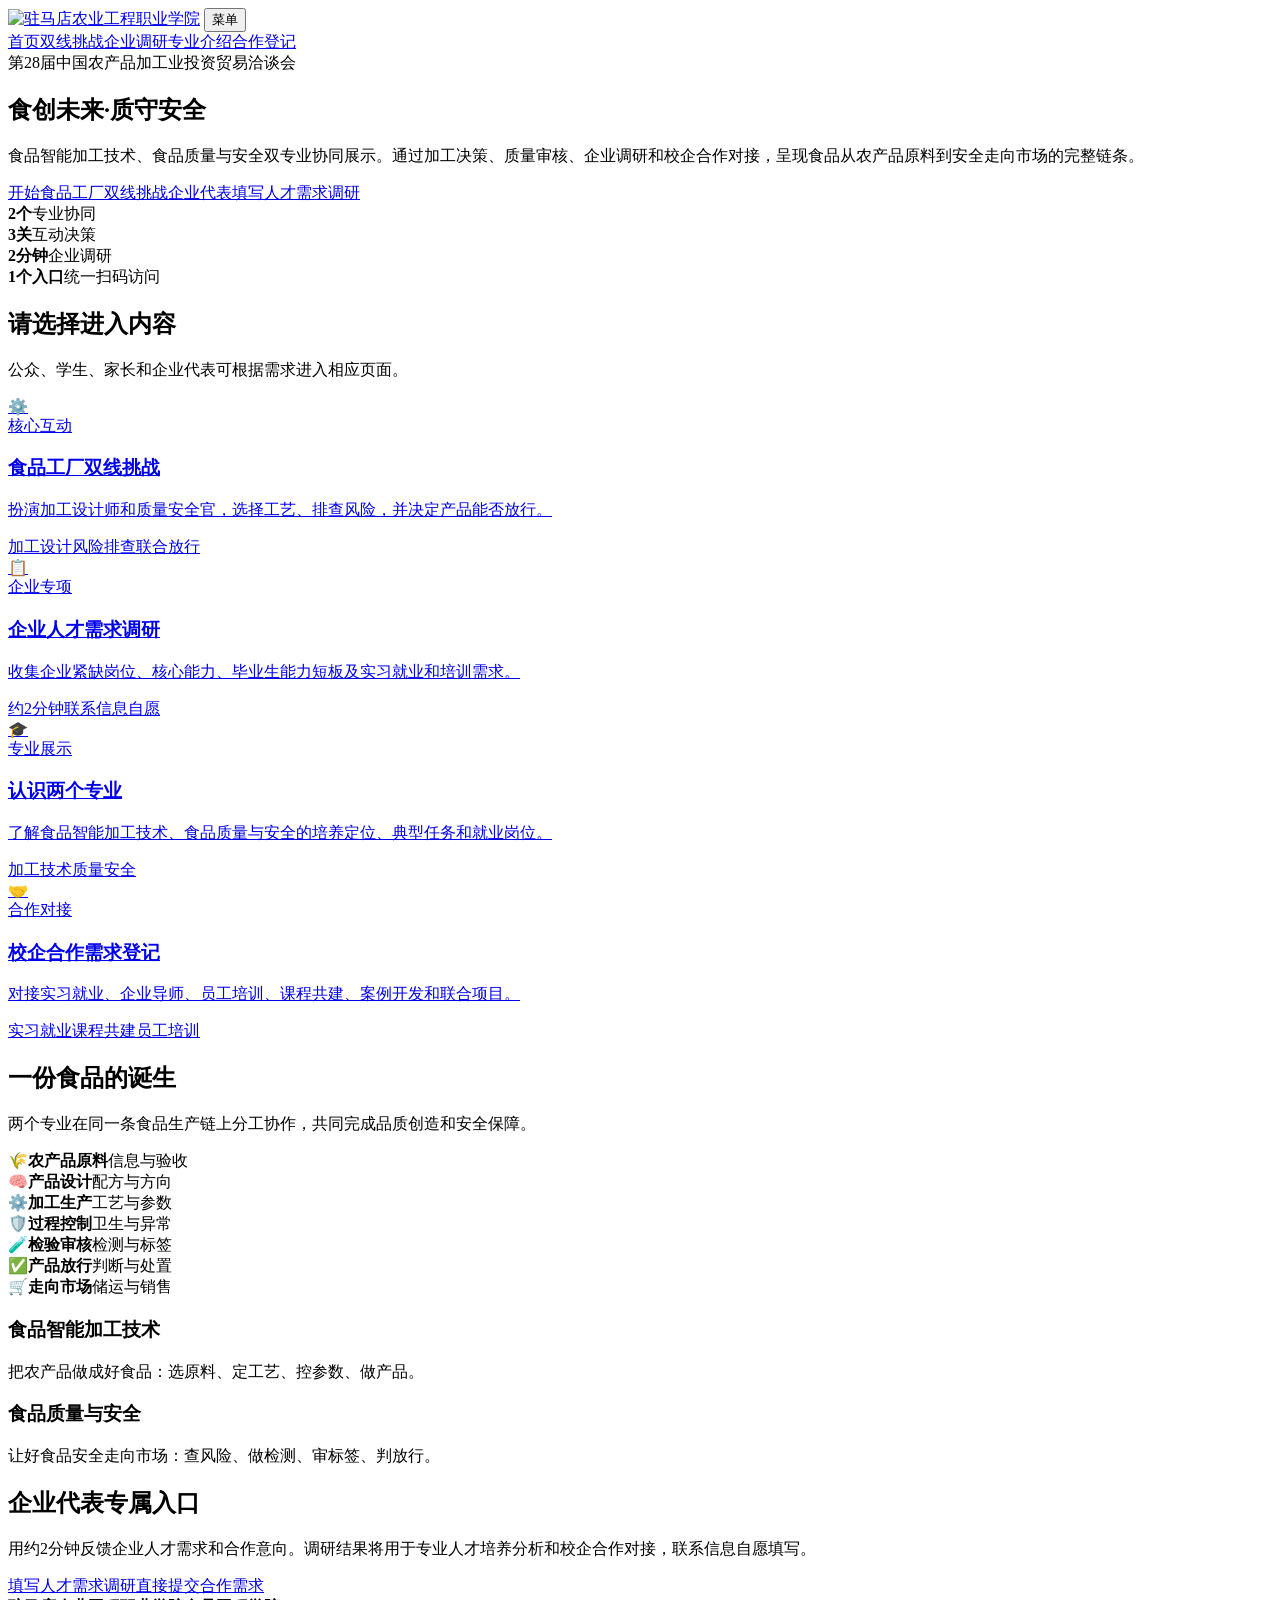
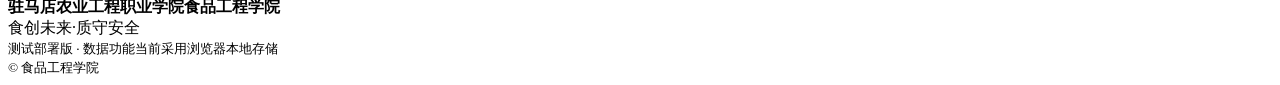
==== index.html @ a83595aa "Add files via upload" ====
<!doctype html><html lang="zh-CN"><head><meta charset="utf-8"><meta name="viewport" content="width=device-width,initial-scale=1"><meta name="theme-color" content="#1f4d3f"><meta name="description" content="驻马店农业工程职业学院食品工程学院农洽会互动平台"><link rel="manifest" href="manifest.webmanifest"><link rel="stylesheet" href="assets/styles.css"><title>食品工程学院农洽会互动平台</title></head><body>
<header class="site-header">
  <div class="container header-inner">
    <a class="brand" href="index.html" aria-label="返回首页"><img src="assets/school-logo.png" alt="驻马店农业工程职业学院"></a>
    <button class="menu-btn" type="button" aria-label="打开导航">菜单</button>
    <nav class="nav" aria-label="主导航">
      <a href="index.html">首页</a><a href="challenge.html">双线挑战</a><a href="survey.html">企业调研</a><a href="majors.html">专业介绍</a><a href="cooperation.html">合作登记</a>
    </nav>
  </div>
</header>
<main>
<section class="hero"><div class="container"><div class="hero-panel">
  <span class="eyebrow">第28届中国农产品加工业投资贸易洽谈会</span>
  <h1>食创未来·质守安全</h1>
  <p class="lead">食品智能加工技术、食品质量与安全双专业协同展示。通过加工决策、质量审核、企业调研和校企合作对接，呈现食品从农产品原料到安全走向市场的完整链条。</p>
  <div class="hero-actions"><a class="btn btn-primary" href="challenge.html">开始食品工厂双线挑战</a><a class="btn btn-secondary" href="survey.html">企业代表填写人才需求调研</a></div>
  <div class="metrics"><div class="metric"><strong>2个</strong><span>专业协同</span></div><div class="metric"><strong>3关</strong><span>互动决策</span></div><div class="metric"><strong>2分钟</strong><span>企业调研</span></div><div class="metric"><strong>1个入口</strong><span>统一扫码访问</span></div></div>
</div></div></section>
<section class="section"><div class="container"><div class="section-head"><div><h2>请选择进入内容</h2><p>公众、学生、家长和企业代表可根据需求进入相应页面。</p></div></div>
<div class="grid grid-2">
<a class="card card-link" href="challenge.html"><div class="icon">⚙️</div><span class="badge">核心互动</span><h3>食品工厂双线挑战</h3><p class="muted">扮演加工设计师和质量安全官，选择工艺、排查风险，并决定产品能否放行。</p><div class="tags"><span class="tag">加工设计</span><span class="tag">风险排查</span><span class="tag">联合放行</span></div></a>
<a class="card card-link" href="survey.html"><div class="icon">📋</div><span class="badge">企业专项</span><h3>企业人才需求调研</h3><p class="muted">收集企业紧缺岗位、核心能力、毕业生能力短板及实习就业和培训需求。</p><div class="tags"><span class="tag">约2分钟</span><span class="tag">联系信息自愿</span></div></a>
<a class="card card-link" href="majors.html"><div class="icon">🎓</div><span class="badge">专业展示</span><h3>认识两个专业</h3><p class="muted">了解食品智能加工技术、食品质量与安全的培养定位、典型任务和就业岗位。</p><div class="tags"><span class="tag">加工技术</span><span class="tag">质量安全</span></div></a>
<a class="card card-link" href="cooperation.html"><div class="icon">🤝</div><span class="badge">合作对接</span><h3>校企合作需求登记</h3><p class="muted">对接实习就业、企业导师、员工培训、课程共建、案例开发和联合项目。</p><div class="tags"><span class="tag">实习就业</span><span class="tag">课程共建</span><span class="tag">员工培训</span></div></a>
</div></div></section>
<section class="section"><div class="container"><div class="section-head"><div><h2>一份食品的诞生</h2><p>两个专业在同一条食品生产链上分工协作，共同完成品质创造和安全保障。</p></div></div>
<div class="process"><div class="process-item">🌾<b>农产品原料</b><span class="muted">信息与验收</span></div><div class="process-item">🧠<b>产品设计</b><span class="muted">配方与方向</span></div><div class="process-item">⚙️<b>加工生产</b><span class="muted">工艺与参数</span></div><div class="process-item">🛡️<b>过程控制</b><span class="muted">卫生与异常</span></div><div class="process-item">🧪<b>检验审核</b><span class="muted">检测与标签</span></div><div class="process-item">✅<b>产品放行</b><span class="muted">判断与处置</span></div><div class="process-item">🛒<b>走向市场</b><span class="muted">储运与销售</span></div></div>
<div class="grid grid-2" style="margin-top:18px"><div class="card"><h3>食品智能加工技术</h3><p class="muted">把农产品做成好食品：选原料、定工艺、控参数、做产品。</p></div><div class="card"><h3>食品质量与安全</h3><p class="muted">让好食品安全走向市场：查风险、做检测、审标签、判放行。</p></div></div>
</div></section>
<section class="section"><div class="container"><div class="banner"><h2>企业代表专属入口</h2><p>用约2分钟反馈企业人才需求和合作意向。调研结果将用于专业人才培养分析和校企合作对接，联系信息自愿填写。</p><div class="button-row"><a class="btn btn-gold" href="survey.html">填写人才需求调研</a><a class="btn btn-secondary" href="cooperation.html">直接提交合作需求</a></div></div></div></section>
</main>
<footer class="site-footer"><div class="container footer-grid"><div><b>驻马店农业工程职业学院食品工程学院</b><div>食创未来·质守安全</div></div><small>测试部署版 · 数据功能当前采用浏览器本地存储<br>© <span data-year></span> 食品工程学院</small></div></footer><div class="toast" role="status"></div><script src="assets/common.js"></script></body></html>
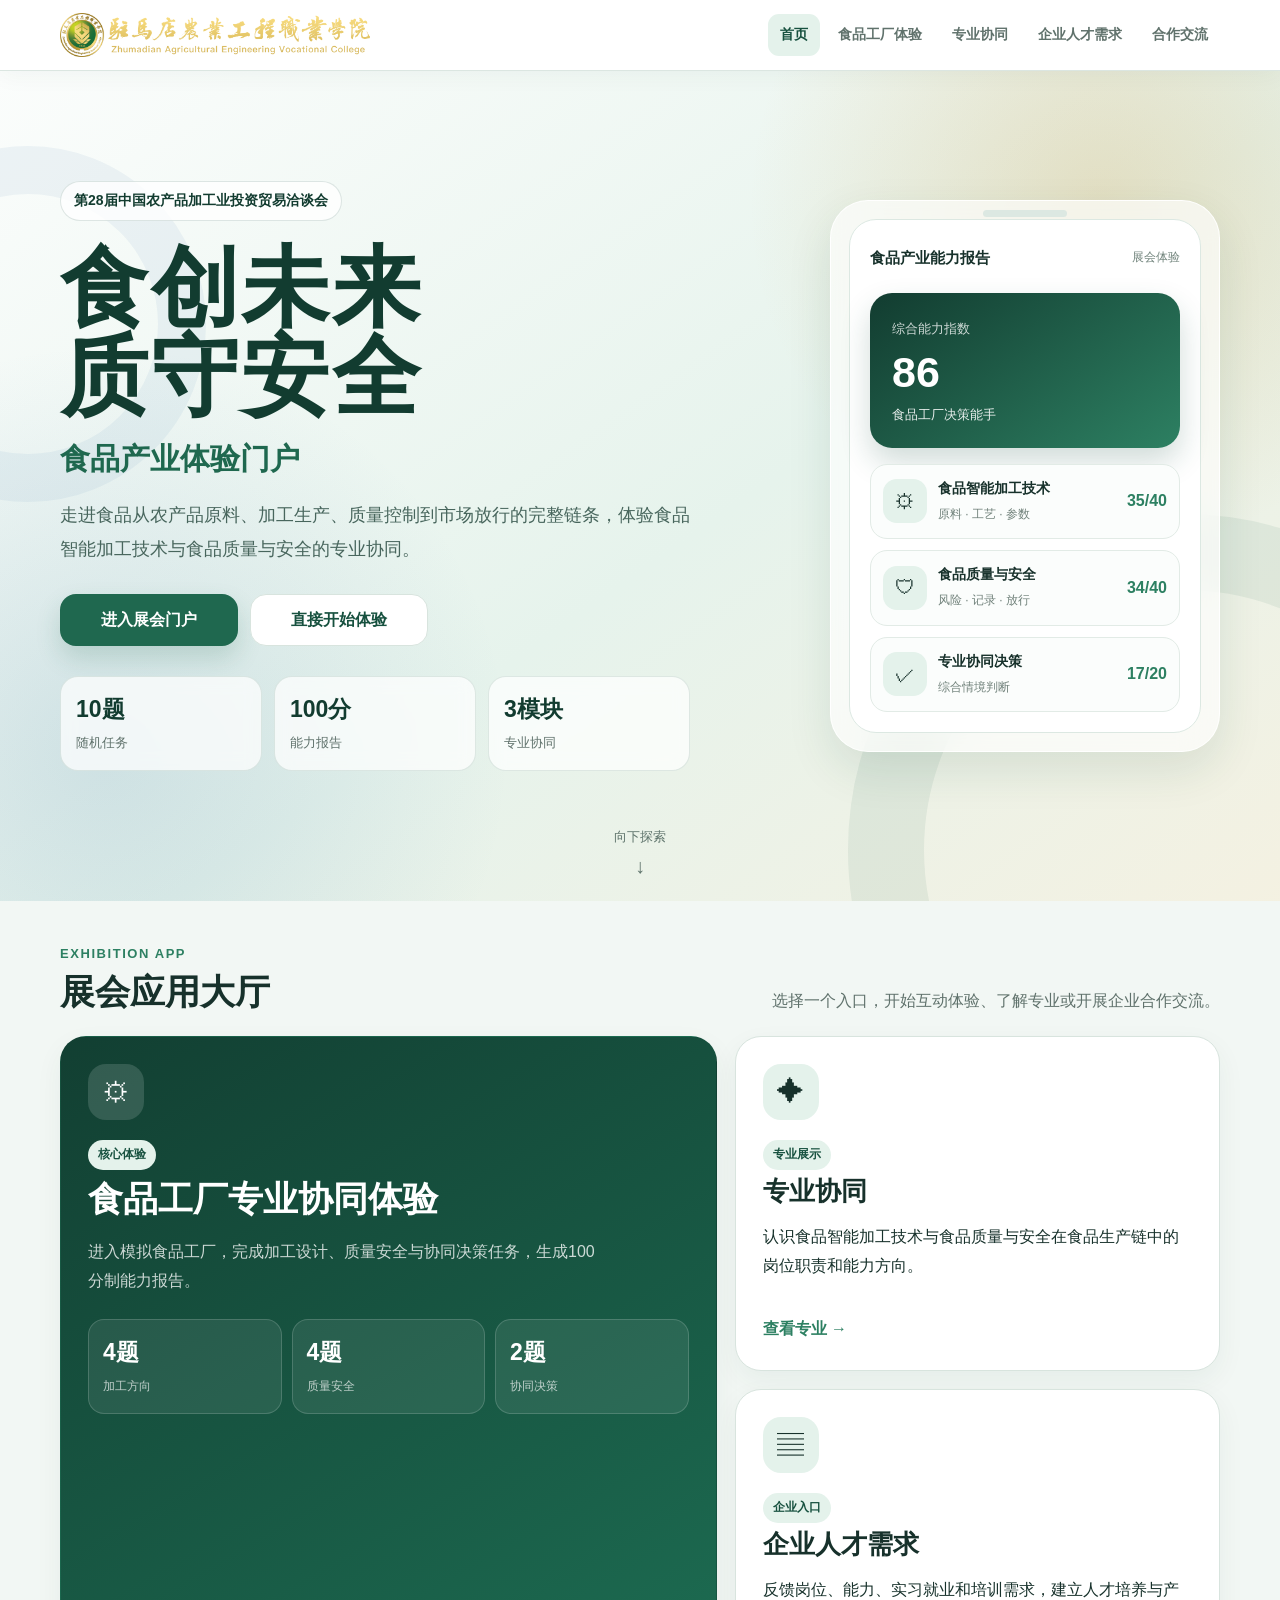
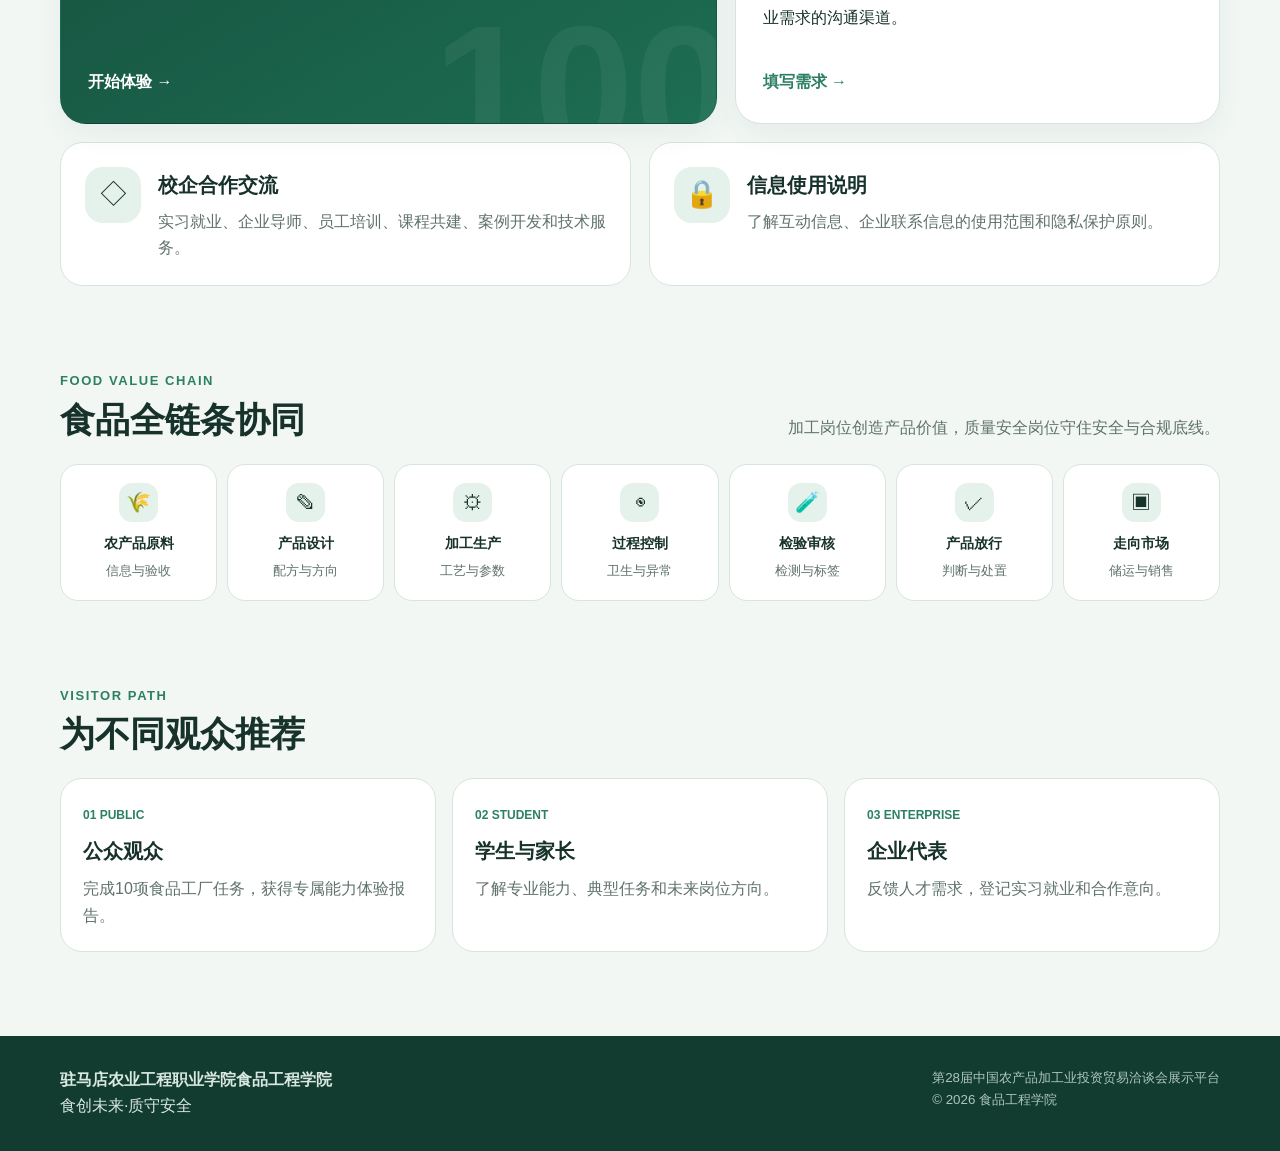
==== commit 53bed516: "Add files via upload" ====
--- a/index.html
+++ b/index.html
@@ -1,32 +1,7 @@
-<!doctype html><html lang="zh-CN"><head><meta charset="utf-8"><meta name="viewport" content="width=device-width,initial-scale=1"><meta name="theme-color" content="#1f4d3f"><meta name="description" content="驻马店农业工程职业学院食品工程学院农洽会互动平台"><link rel="manifest" href="manifest.webmanifest"><link rel="stylesheet" href="assets/styles.css"><title>食品工程学院农洽会互动平台</title></head><body>
-<header class="site-header">
-  <div class="container header-inner">
-    <a class="brand" href="index.html" aria-label="返回首页"><img src="assets/school-logo.png" alt="驻马店农业工程职业学院"></a>
-    <button class="menu-btn" type="button" aria-label="打开导航">菜单</button>
-    <nav class="nav" aria-label="主导航">
-      <a href="index.html">首页</a><a href="challenge.html">双线挑战</a><a href="survey.html">企业调研</a><a href="majors.html">专业介绍</a><a href="cooperation.html">合作登记</a>
-    </nav>
-  </div>
-</header>
+<!doctype html><html lang="zh-CN"><head><meta charset="utf-8"><meta name="viewport" content="width=device-width,initial-scale=1"><meta name="theme-color" content="#17513f"><meta name="description" content="驻马店农业工程职业学院食品工程学院展会门户"><link rel="manifest" href="manifest.webmanifest"><link rel="stylesheet" href="assets/styles.css"><title>食品产业体验门户</title></head><body class="app-shell"><header class="site-header"><div class="container header-inner"><a class="brand" href="index.html" aria-label="返回首页"><img src="assets/school-logo.png" alt="驻马店农业工程职业学院"></a><button class="menu-btn" type="button" aria-label="打开导航">菜单</button><nav class="nav" aria-label="主导航"><a href="index.html">首页</a><a href="challenge.html">食品工厂体验</a><a href="majors.html">专业协同</a><a href="survey.html">企业人才需求</a><a href="cooperation.html">合作交流</a></nav></div></header>
 <main>
-<section class="hero"><div class="container"><div class="hero-panel">
-  <span class="eyebrow">第28届中国农产品加工业投资贸易洽谈会</span>
-  <h1>食创未来·质守安全</h1>
-  <p class="lead">食品智能加工技术、食品质量与安全双专业协同展示。通过加工决策、质量审核、企业调研和校企合作对接，呈现食品从农产品原料到安全走向市场的完整链条。</p>
-  <div class="hero-actions"><a class="btn btn-primary" href="challenge.html">开始食品工厂双线挑战</a><a class="btn btn-secondary" href="survey.html">企业代表填写人才需求调研</a></div>
-  <div class="metrics"><div class="metric"><strong>2个</strong><span>专业协同</span></div><div class="metric"><strong>3关</strong><span>互动决策</span></div><div class="metric"><strong>2分钟</strong><span>企业调研</span></div><div class="metric"><strong>1个入口</strong><span>统一扫码访问</span></div></div>
-</div></div></section>
-<section class="section"><div class="container"><div class="section-head"><div><h2>请选择进入内容</h2><p>公众、学生、家长和企业代表可根据需求进入相应页面。</p></div></div>
-<div class="grid grid-2">
-<a class="card card-link" href="challenge.html"><div class="icon">⚙️</div><span class="badge">核心互动</span><h3>食品工厂双线挑战</h3><p class="muted">扮演加工设计师和质量安全官，选择工艺、排查风险，并决定产品能否放行。</p><div class="tags"><span class="tag">加工设计</span><span class="tag">风险排查</span><span class="tag">联合放行</span></div></a>
-<a class="card card-link" href="survey.html"><div class="icon">📋</div><span class="badge">企业专项</span><h3>企业人才需求调研</h3><p class="muted">收集企业紧缺岗位、核心能力、毕业生能力短板及实习就业和培训需求。</p><div class="tags"><span class="tag">约2分钟</span><span class="tag">联系信息自愿</span></div></a>
-<a class="card card-link" href="majors.html"><div class="icon">🎓</div><span class="badge">专业展示</span><h3>认识两个专业</h3><p class="muted">了解食品智能加工技术、食品质量与安全的培养定位、典型任务和就业岗位。</p><div class="tags"><span class="tag">加工技术</span><span class="tag">质量安全</span></div></a>
-<a class="card card-link" href="cooperation.html"><div class="icon">🤝</div><span class="badge">合作对接</span><h3>校企合作需求登记</h3><p class="muted">对接实习就业、企业导师、员工培训、课程共建、案例开发和联合项目。</p><div class="tags"><span class="tag">实习就业</span><span class="tag">课程共建</span><span class="tag">员工培训</span></div></a>
-</div></div></section>
-<section class="section"><div class="container"><div class="section-head"><div><h2>一份食品的诞生</h2><p>两个专业在同一条食品生产链上分工协作，共同完成品质创造和安全保障。</p></div></div>
-<div class="process"><div class="process-item">🌾<b>农产品原料</b><span class="muted">信息与验收</span></div><div class="process-item">🧠<b>产品设计</b><span class="muted">配方与方向</span></div><div class="process-item">⚙️<b>加工生产</b><span class="muted">工艺与参数</span></div><div class="process-item">🛡️<b>过程控制</b><span class="muted">卫生与异常</span></div><div class="process-item">🧪<b>检验审核</b><span class="muted">检测与标签</span></div><div class="process-item">✅<b>产品放行</b><span class="muted">判断与处置</span></div><div class="process-item">🛒<b>走向市场</b><span class="muted">储运与销售</span></div></div>
-<div class="grid grid-2" style="margin-top:18px"><div class="card"><h3>食品智能加工技术</h3><p class="muted">把农产品做成好食品：选原料、定工艺、控参数、做产品。</p></div><div class="card"><h3>食品质量与安全</h3><p class="muted">让好食品安全走向市场：查风险、做检测、审标签、判放行。</p></div></div>
-</div></section>
-<section class="section"><div class="container"><div class="banner"><h2>企业代表专属入口</h2><p>用约2分钟反馈企业人才需求和合作意向。调研结果将用于专业人才培养分析和校企合作对接，联系信息自愿填写。</p><div class="button-row"><a class="btn btn-gold" href="survey.html">填写人才需求调研</a><a class="btn btn-secondary" href="cooperation.html">直接提交合作需求</a></div></div></div></section>
-</main>
-<footer class="site-footer"><div class="container footer-grid"><div><b>驻马店农业工程职业学院食品工程学院</b><div>食创未来·质守安全</div></div><small>测试部署版 · 数据功能当前采用浏览器本地存储<br>© <span data-year></span> 食品工程学院</small></div></footer><div class="toast" role="status"></div><script src="assets/common.js"></script></body></html>+<section class="app-cover"><div class="container cover-inner"><div class="cover-copy"><span class="cover-event">第28届中国农产品加工业投资贸易洽谈会</span><h1 class="cover-title">食创未来<br>质守安全</h1><div class="cover-subtitle">食品产业体验门户</div><p class="cover-lead">走进食品从农产品原料、加工生产、质量控制到市场放行的完整链条，体验食品智能加工技术与食品质量与安全的专业协同。</p><div class="cover-actions"><a class="btn btn-primary" href="#appHall">进入展会门户</a><a class="btn btn-secondary" href="challenge.html">直接开始体验</a></div><div class="cover-stats"><div class="cover-stat"><strong>10题</strong><span>随机任务</span></div><div class="cover-stat"><strong>100分</strong><span>能力报告</span></div><div class="cover-stat"><strong>3模块</strong><span>专业协同</span></div></div></div><div class="cover-phone" aria-hidden="true"><div class="phone-screen"><div class="phone-head"><b>食品产业能力报告</b><span>展会体验</span></div><div class="phone-score"><small>综合能力指数</small><strong>86</strong><p>食品工厂决策能手</p></div><div class="phone-module-list"><div class="phone-module"><i>⚙</i><div><b>食品智能加工技术</b><small>原料 · 工艺 · 参数</small></div><em>35/40</em></div><div class="phone-module"><i>🛡</i><div><b>食品质量与安全</b><small>风险 · 记录 · 放行</small></div><em>34/40</em></div><div class="phone-module"><i>✓</i><div><b>专业协同决策</b><small>综合情境判断</small></div><em>17/20</em></div></div></div></div></div><a class="cover-scroll" href="#appHall">向下探索</a></section>
+<section class="section" id="appHall"><div class="container"><div class="app-section-title"><div><div class="kicker">EXHIBITION APP</div><h2>展会应用大厅</h2></div><p>选择一个入口，开始互动体验、了解专业或开展企业合作交流。</p></div><div class="app-module-grid"><a class="app-module challenge" href="challenge.html"><div><div class="app-module-icon">⚙</div><span class="badge">核心体验</span><h3>食品工厂专业协同体验</h3><p>进入模拟食品工厂，完成加工设计、质量安全与协同决策任务，生成100分制能力报告。</p><div class="app-challenge-formula"><div><strong>4题</strong><span>加工方向</span></div><div><strong>4题</strong><span>质量安全</span></div><div><strong>2题</strong><span>协同决策</span></div></div></div><span class="app-module-arrow">开始体验 →</span></a><a class="app-module majors" href="majors.html"><div class="app-module-icon">✦</div><span class="badge">专业展示</span><h3>专业协同</h3><p>认识食品智能加工技术与食品质量与安全在食品生产链中的岗位职责和能力方向。</p><span class="app-module-arrow">查看专业 →</span></a><a class="app-module enterprise" href="survey.html"><div class="app-module-icon">▤</div><span class="badge">企业入口</span><h3>企业人才需求</h3><p>反馈岗位、能力、实习就业和培训需求，建立人才培养与产业需求的沟通渠道。</p><span class="app-module-arrow">填写需求 →</span></a></div><div class="app-service-grid"><a class="app-service-card" href="cooperation.html"><div class="app-module-icon">◇</div><div><h3>校企合作交流</h3><p>实习就业、企业导师、员工培训、课程共建、案例开发和技术服务。</p></div></a><a class="app-service-card" href="privacy.html"><div class="app-module-icon">🔒</div><div><h3>信息使用说明</h3><p>了解互动信息、企业联系信息的使用范围和隐私保护原则。</p></div></a></div></div></section>
+<section class="section"><div class="container"><div class="app-section-title"><div><div class="kicker">FOOD VALUE CHAIN</div><h2>食品全链条协同</h2></div><p>加工岗位创造产品价值，质量安全岗位守住安全与合规底线。</p></div><div class="app-route"><div class="app-route-step"><span>🌾</span><b>农产品原料</b><small>信息与验收</small></div><div class="app-route-step"><span>✎</span><b>产品设计</b><small>配方与方向</small></div><div class="app-route-step"><span>⚙</span><b>加工生产</b><small>工艺与参数</small></div><div class="app-route-step"><span>◉</span><b>过程控制</b><small>卫生与异常</small></div><div class="app-route-step"><span>🧪</span><b>检验审核</b><small>检测与标签</small></div><div class="app-route-step"><span>✓</span><b>产品放行</b><small>判断与处置</small></div><div class="app-route-step"><span>▣</span><b>走向市场</b><small>储运与销售</small></div></div></div></section>
+<section class="section"><div class="container"><div class="app-section-title"><div><div class="kicker">VISITOR PATH</div><h2>为不同观众推荐</h2></div></div><div class="visitor-paths"><a class="visitor-path" href="challenge.html"><span class="path-number">01 PUBLIC</span><h3>公众观众</h3><p>完成10项食品工厂任务，获得专属能力体验报告。</p></a><a class="visitor-path" href="majors.html"><span class="path-number">02 STUDENT</span><h3>学生与家长</h3><p>了解专业能力、典型任务和未来岗位方向。</p></a><a class="visitor-path" href="survey.html"><span class="path-number">03 ENTERPRISE</span><h3>企业代表</h3><p>反馈人才需求，登记实习就业和合作意向。</p></a></div></div></section>
+</main><footer class="site-footer"><div class="container footer-grid"><div><b>驻马店农业工程职业学院食品工程学院</b><div>食创未来·质守安全</div></div><small>第28届中国农产品加工业投资贸易洽谈会展示平台<br>© <span data-year></span> 食品工程学院</small></div></footer><div class="toast" role="status"></div><script src="assets/common.js"></script></body></html>
--- a/assets/styles.css
+++ b/assets/styles.css
@@ -0,0 +1,44 @@
+:root{
+  --green-950:#123c30;--green-900:#17513f;--green-800:#1f684f;--green-700:#2d8062;
+  --green-100:#e4f2eb;--green-50:#f3f9f6;--gold-700:#8d651d;--gold-500:#cf9734;
+  --gold-100:#f8eed9;--blue-600:#2d6f9f;--purple-600:#7356a5;--red-600:#b7423b;
+  --ink:#17312b;--muted:#60726c;--line:#d8e4de;--paper:#fff;--bg:#f2f7f4;
+  --shadow:0 18px 46px rgba(18,70,54,.11);--radius:22px
+}
+*{box-sizing:border-box}html{scroll-behavior:smooth;scroll-padding-top:80px}
+body{margin:0;background:var(--bg);color:var(--ink);font-family:"Microsoft YaHei","PingFang SC","Noto Sans CJK SC",Arial,sans-serif;line-height:1.65}
+a{color:inherit;text-decoration:none}button,input,select,textarea{font:inherit}button{cursor:pointer}img{max-width:100%;display:block}
+h1,h2,h3,p{margin-top:0}h1{font-size:clamp(34px,5vw,56px);line-height:1.12;margin:16px 0 14px}h2{font-size:clamp(25px,3vw,35px);line-height:1.25;margin-bottom:10px}h3{font-size:20px;margin-bottom:8px}
+.container{width:min(1160px,calc(100% - 32px));margin:0 auto}.muted{color:var(--muted)}.hidden{display:none!important}
+.site-header{position:sticky;top:0;z-index:50;background:rgba(255,255,255,.94);backdrop-filter:blur(14px);border-bottom:1px solid rgba(216,228,222,.9);box-shadow:0 5px 22px rgba(18,70,54,.045)}
+.header-inner{min-height:70px;display:flex;align-items:center;justify-content:space-between;gap:20px}.brand{display:flex;align-items:center;min-width:0}.brand img{width:310px;max-height:46px;object-fit:contain;object-position:left center}
+.nav{display:flex;align-items:center;justify-content:flex-end;gap:6px;flex-wrap:wrap}.nav a{padding:9px 12px;border-radius:11px;color:var(--muted);font-size:14px;font-weight:700}.nav a:hover,.nav a.active{background:var(--green-100);color:var(--green-900)}
+.menu-btn{display:none;border:1px solid var(--line);background:#fff;border-radius:12px;padding:8px 12px}
+.btn{border:0;border-radius:14px;padding:12px 20px;font-weight:800;display:inline-flex;align-items:center;justify-content:center;gap:8px;min-height:48px;transition:.18s ease}.btn:hover{transform:translateY(-1px)}
+.btn-primary{background:var(--green-800);color:#fff;box-shadow:0 12px 24px rgba(31,104,79,.18)}.btn-primary:hover{background:var(--green-900)}.btn-secondary{background:#fff;border:1px solid var(--line);color:var(--green-900)}.btn-secondary:hover{background:var(--green-50)}.btn-gold{background:var(--gold-500);color:#fff}.btn-danger{background:#fff0ef;color:var(--red-600);border:1px solid #efc8c4}
+.button-row{display:flex;gap:12px;flex-wrap:wrap;margin-top:24px}.section{padding:42px 0}.section-head,.app-section-title{display:flex;align-items:flex-end;justify-content:space-between;gap:22px;margin-bottom:22px}.section-head p,.app-section-title p{margin:0;color:var(--muted);max-width:760px}.app-section-title .kicker{font-size:13px;font-weight:900;color:var(--green-700);letter-spacing:.12em;margin-bottom:6px}.app-section-title h2{margin-bottom:0}
+.grid{display:grid;gap:18px}.grid-2{grid-template-columns:repeat(2,minmax(0,1fr))}.grid-3{grid-template-columns:repeat(3,minmax(0,1fr))}.grid-4{grid-template-columns:repeat(4,minmax(0,1fr))}
+.card{background:var(--paper);border:1px solid var(--line);border-radius:var(--radius);padding:24px;box-shadow:0 8px 25px rgba(18,70,54,.045)}.card-link{transition:.18s ease}.card-link:hover{transform:translateY(-3px);border-color:#9cc8b5;box-shadow:var(--shadow)}
+.icon{width:50px;height:50px;border-radius:16px;display:grid;place-items:center;background:var(--green-100);font-size:24px;margin-bottom:15px}.tags{display:flex;gap:8px;flex-wrap:wrap;margin-top:14px}.tag{font-size:13px;padding:5px 10px;border:1px solid var(--line);border-radius:999px;background:#fff}.badge{display:inline-block;padding:5px 10px;border-radius:999px;background:var(--green-100);color:var(--green-900);font-size:12px;font-weight:900}.notice{padding:16px 18px;border-left:4px solid var(--gold-500);background:var(--gold-100);border-radius:12px;color:#654d1c}.banner{border:1px solid #e4d4ae;background:linear-gradient(135deg,#fffaf0,#f8eed8);border-radius:var(--radius);padding:26px}
+/* Cover */
+.app-cover{position:relative;min-height:calc(100svh - 70px);display:flex;align-items:center;overflow:hidden;background:radial-gradient(circle at 86% 16%,rgba(207,151,52,.23),transparent 27%),radial-gradient(circle at 8% 82%,rgba(45,111,159,.15),transparent 30%),linear-gradient(145deg,#fbfdfc 0%,#e6f3ec 55%,#faf0dd 120%)}
+.app-cover:before,.app-cover:after{content:"";position:absolute;border-radius:50%;pointer-events:none}.app-cover:before{width:520px;height:520px;right:-240px;bottom:-285px;border:76px solid rgba(23,81,63,.07)}.app-cover:after{width:260px;height:260px;left:-150px;top:9%;border:48px solid rgba(45,111,159,.065)}
+.cover-inner{position:relative;z-index:1;display:grid;grid-template-columns:minmax(0,1.16fr) minmax(300px,.84fr);gap:54px;align-items:center;padding:52px 0 72px}.cover-copy{max-width:730px}.cover-event{display:inline-flex;align-items:center;gap:8px;padding:7px 13px;border-radius:999px;background:rgba(255,255,255,.78);border:1px solid rgba(23,81,63,.14);font-size:14px;font-weight:900;color:var(--green-950)}.cover-title{font-size:clamp(48px,7.4vw,88px);letter-spacing:.03em;margin:22px 0 12px;line-height:1.02;color:var(--green-950)}.cover-subtitle{font-size:clamp(20px,2.7vw,30px);font-weight:900;margin-bottom:14px;color:var(--green-800)}.cover-lead{font-size:18px;line-height:1.9;color:#48665d;max-width:680px}.cover-actions{display:flex;gap:12px;flex-wrap:wrap;margin-top:28px}.cover-actions .btn{min-width:178px;min-height:52px;border-radius:16px}.cover-stats{display:grid;grid-template-columns:repeat(3,1fr);gap:12px;margin-top:30px;max-width:630px}.cover-stat{background:rgba(255,255,255,.72);border:1px solid rgba(23,81,63,.12);border-radius:18px;padding:14px 15px;backdrop-filter:blur(8px)}.cover-stat strong{display:block;font-size:23px;color:var(--green-950)}.cover-stat span{font-size:13px;color:#60726c}
+.cover-phone{position:relative;width:min(100%,390px);justify-self:end;padding:18px;border-radius:38px;background:rgba(255,255,255,.64);border:1px solid rgba(255,255,255,.92);box-shadow:var(--shadow);backdrop-filter:blur(18px)}.cover-phone:before{content:"";position:absolute;width:84px;height:7px;border-radius:999px;background:#dce8e2;top:9px;left:50%;transform:translateX(-50%)}.phone-screen{background:#fff;border:1px solid #dce8e2;border-radius:27px;padding:26px 20px 20px;min-height:485px;display:flex;flex-direction:column}.phone-head{display:flex;align-items:center;justify-content:space-between;margin-bottom:22px}.phone-head b{font-size:15px}.phone-head span{font-size:12px;color:#70837b}.phone-score{border-radius:22px;padding:22px;background:linear-gradient(145deg,var(--green-950),var(--green-700));color:#fff;box-shadow:0 14px 30px rgba(23,81,63,.2)}.phone-score small{opacity:.78}.phone-score strong{display:block;font-size:43px;line-height:1.1;margin:8px 0}.phone-score p{font-size:13px;margin:0;opacity:.9}.phone-module-list{display:grid;gap:11px;margin-top:16px}.phone-module{display:grid;grid-template-columns:44px 1fr auto;gap:11px;align-items:center;border:1px solid #e2ebe6;border-radius:17px;padding:12px;background:#fbfdfc}.phone-module i{width:44px;height:44px;border-radius:14px;display:grid;place-items:center;font-style:normal;font-size:20px;background:var(--green-100)}.phone-module b{font-size:14px;display:block}.phone-module small{font-size:12px;color:#71827b}.phone-module em{font-style:normal;font-weight:900;color:var(--green-700)}.cover-scroll{position:absolute;z-index:2;bottom:18px;left:50%;transform:translateX(-50%);font-size:13px;color:#5f746c;display:flex;flex-direction:column;align-items:center;gap:3px}.cover-scroll:after{content:"↓";font-size:20px}
+/* Home app modules */
+.app-module-grid{display:grid;grid-template-columns:1.15fr .85fr;grid-template-areas:"challenge majors" "challenge enterprise";gap:18px}.app-module{position:relative;overflow:hidden;border:1px solid var(--line);border-radius:26px;padding:27px;background:#fff;box-shadow:0 10px 28px rgba(18,70,54,.055);transition:.18s ease}.app-module:hover{transform:translateY(-4px);box-shadow:var(--shadow);border-color:#a8cdbd}.app-module.challenge{grid-area:challenge;min-height:430px;background:linear-gradient(150deg,#123f32,#1d6e53);color:#fff;border-color:transparent;display:flex;flex-direction:column;justify-content:space-between}.app-module.majors{grid-area:majors}.app-module.enterprise{grid-area:enterprise}.app-module.challenge:after{content:"100";position:absolute;right:-18px;bottom:-56px;font-weight:900;font-size:180px;line-height:1;color:rgba(255,255,255,.055)}.app-module-icon{width:56px;height:56px;border-radius:18px;display:grid;place-items:center;font-size:27px;background:var(--green-100);margin-bottom:20px}.app-module.challenge .app-module-icon{background:rgba(255,255,255,.14)}.app-module h3{font-size:26px;margin-bottom:10px}.app-module.challenge h3{font-size:35px}.app-module p{line-height:1.8}.app-module.challenge p{color:rgba(255,255,255,.78);max-width:520px}.app-module-arrow{display:inline-flex;align-items:center;gap:8px;margin-top:20px;font-weight:900;color:var(--green-700)}.app-module.challenge .app-module-arrow{color:#fff}.app-challenge-formula{position:relative;z-index:1;display:grid;grid-template-columns:repeat(3,1fr);gap:10px;margin:24px 0}.app-challenge-formula div{border:1px solid rgba(255,255,255,.16);border-radius:16px;padding:14px;background:rgba(255,255,255,.08)}.app-challenge-formula strong{font-size:23px;display:block}.app-challenge-formula span{font-size:12px;color:rgba(255,255,255,.7)}
+.app-service-grid{display:grid;grid-template-columns:repeat(2,1fr);gap:18px;margin-top:18px}.app-service-card{border:1px solid var(--line);border-radius:23px;padding:24px;background:#fff;display:flex;align-items:flex-start;gap:17px;transition:.18s ease}.app-service-card:hover{transform:translateY(-3px);box-shadow:var(--shadow)}.app-service-card .app-module-icon{flex:0 0 auto;margin:0}.app-service-card h3{margin:2px 0 7px}.app-service-card p{margin:0;color:var(--muted)}
+.app-route{display:grid;grid-template-columns:repeat(7,1fr);gap:10px}.app-route-step{background:#fff;border:1px solid var(--line);border-radius:18px;padding:18px 10px;text-align:center;min-height:132px}.app-route-step span{display:grid;place-items:center;width:39px;height:39px;border-radius:13px;background:var(--green-100);margin:0 auto 10px;font-size:20px}.app-route-step b{display:block;font-size:14px}.app-route-step small{display:block;color:var(--muted);margin-top:5px}.visitor-paths{display:grid;grid-template-columns:repeat(3,1fr);gap:16px}.visitor-path{background:#fff;border:1px solid var(--line);border-radius:22px;padding:22px}.visitor-path .path-number{font-size:12px;color:var(--green-700);font-weight:900}.visitor-path h3{margin-top:8px}.visitor-path p{color:var(--muted);margin-bottom:0}
+/* Pages/forms */
+.page-title{padding:36px 0 16px}.page-title .inner{background:linear-gradient(145deg,#fff,#f7fbf9);border:1px solid var(--line);border-radius:25px;padding:28px;box-shadow:0 8px 25px rgba(18,70,54,.05)}.breadcrumb{font-size:14px;color:var(--muted);margin-bottom:8px}.lead{font-size:18px;color:var(--muted);max-width:780px}.form-shell{display:grid;grid-template-columns:minmax(0,1fr) 290px;gap:22px;align-items:start}.form-card{background:#fff;border:1px solid var(--line);border-radius:22px;padding:24px;margin-bottom:16px}.form-card legend{font-weight:900;font-size:18px;padding:0 6px}.field{margin-top:16px}.field:first-child{margin-top:0}label.label{font-weight:800;display:block;margin-bottom:8px}.required{color:var(--red-600);margin-left:3px}.help{font-size:13px;color:var(--muted);margin-top:6px}input[type=text],input[type=tel],input[type=number],select,textarea{width:100%;border:1px solid #bdccc5;border-radius:12px;padding:11px 13px;background:#fff;color:var(--ink);outline:none}input:focus,select:focus,textarea:focus{border-color:var(--green-700);box-shadow:0 0 0 3px rgba(45,128,98,.12)}textarea{min-height:112px;resize:vertical}.option-grid{display:grid;grid-template-columns:repeat(2,minmax(0,1fr));gap:10px}.option{border:1px solid var(--line);border-radius:12px;padding:11px 12px;display:flex;align-items:flex-start;gap:9px;background:#fff}.option:hover{border-color:#9bc5b2;background:var(--green-50)}.option input{margin-top:5px}.sticky-card{position:sticky;top:92px;background:#fff;border:1px solid var(--line);border-radius:22px;padding:21px;box-shadow:0 10px 26px rgba(18,70,54,.05)}.progress{height:10px;background:#e8efeb;border-radius:999px;overflow:hidden}.progress>span{display:block;height:100%;width:0;background:var(--green-700);transition:.2s}.progress-label{display:flex;justify-content:space-between;gap:15px;font-size:13px;color:var(--muted);margin-top:7px}.error{color:var(--red-600);font-size:13px;margin-top:6px}.invalid{border-color:var(--red-600)!important;background:#fff7f6!important}.success-box{max-width:760px;margin:42px auto;background:#fff;border:1px solid var(--line);border-radius:28px;padding:38px;text-align:center;box-shadow:var(--shadow)}.success-icon{width:76px;height:76px;border-radius:50%;background:var(--green-100);display:grid;place-items:center;margin:0 auto 18px;font-size:34px}.receipt{margin:20px 0;padding:16px;border:1px dashed #91b9a6;border-radius:14px;background:var(--green-50);font-family:ui-monospace,SFMono-Regular,Menlo,monospace}.major-card{position:relative;overflow:hidden}.major-card:after{content:"";position:absolute;right:-45px;bottom:-55px;width:150px;height:150px;border-radius:50%;background:var(--green-100);opacity:.7}.timeline{border-left:3px solid var(--green-100);padding-left:20px}.timeline-item{position:relative;margin-bottom:20px}.timeline-item:before{content:"";position:absolute;width:12px;height:12px;background:var(--green-700);border:3px solid #fff;box-shadow:0 0 0 2px var(--green-100);border-radius:50%;left:-27px;top:6px}
+/* Challenge */
+.challenge-page .page-title{padding-bottom:8px}.challenge-layout{display:grid;grid-template-columns:minmax(0,1fr) 300px;gap:22px;align-items:start}.challenge-page #challengeBox{border-radius:28px;padding:26px;min-height:560px}.challenge-topline{display:flex;justify-content:space-between;gap:12px;align-items:center;flex-wrap:wrap;padding-bottom:14px;border-bottom:1px solid var(--line)}.stepper{display:flex;gap:7px;margin:16px 0 22px}.step{flex:1;height:8px;border-radius:999px;background:#dfe8e3}.step.active,.step.done{background:var(--green-700)}.module-processing{background:#e8f3ff;color:#245d87}.module-quality{background:#fff1e1;color:#8a5d16}.module-joint{background:#eee9fb;color:#5a3f8b}
+.challenge-module-grid{display:grid;grid-template-columns:repeat(3,1fr);gap:14px;margin:22px 0}.challenge-module-card{border:1px solid var(--line);border-radius:20px;padding:20px;background:#fff}.challenge-module-card.processing{border-top:5px solid var(--blue-600)}.challenge-module-card.quality{border-top:5px solid var(--gold-500)}.challenge-module-card.joint{border-top:5px solid var(--purple-600)}.challenge-module-card strong{font-size:30px;display:block;margin:8px 0;color:var(--green-950)}.challenge-module-card small{color:var(--muted)}.challenge-total{display:flex;align-items:center;justify-content:space-between;gap:20px;border-radius:20px;padding:20px;background:linear-gradient(145deg,var(--green-950),var(--green-700));color:#fff;margin-top:18px}.challenge-total strong{font-size:38px}.challenge-total span{opacity:.82}
+.mini-score{border:1px solid var(--line);border-radius:14px;padding:12px;margin:10px 0;display:flex;flex-direction:column}.mini-score.processing{border-left:5px solid var(--blue-600)}.mini-score.quality{border-left:5px solid var(--gold-500)}.mini-score.joint{border-left:5px solid var(--purple-600)}.score-guide-total{margin:15px 0;border-radius:17px;padding:16px;background:var(--green-950);color:#fff;text-align:center}.score-guide-total strong{font-size:32px;display:block}.score-guide-total span{font-size:13px;opacity:.78}
+.question-meta{display:flex;gap:8px;flex-wrap:wrap;margin-bottom:12px}.question-card{padding-top:6px}.question-card h2{font-size:clamp(25px,3vw,34px);margin-top:15px}.question-stem{font-size:17px;line-height:1.85;color:#435f56}.choice-grid{display:grid;grid-template-columns:repeat(2,1fr);gap:12px;margin-top:16px}.choice{border:1px solid var(--line);border-radius:15px;padding:15px;background:#fff;text-align:left;display:flex;align-items:flex-start;gap:12px;min-height:68px;transition:.16s ease}.choice:hover,.choice.selected{border-color:var(--green-700);background:var(--green-50)}.choice:disabled{cursor:default}.option-letter,.option-check{width:28px;height:28px;flex:0 0 28px;border-radius:9px;display:grid;place-items:center;background:var(--green-100);color:var(--green-700);font-weight:900}.choice.selected .option-letter,.choice.selected .option-check{background:var(--green-700);color:#fff}.choice.compact{min-height:0;padding:11px 13px}.order-zone{border:1px dashed #a9beb4;border-radius:17px;padding:16px;background:#fbfdfc;margin-top:16px}.order-title{font-weight:900;margin-bottom:10px}.order-selected,.order-pool{display:flex;gap:9px;flex-wrap:wrap}.order-pool{margin-top:14px}.order-chip{border:0;border-radius:12px;padding:9px 12px;background:var(--green-100);color:var(--green-950)}.order-chip b{display:inline-grid;place-items:center;width:22px;height:22px;border-radius:7px;background:var(--green-700);color:#fff;margin-right:7px}.text-btn{border:0;background:transparent;color:var(--green-700);font-weight:800;padding:10px 0}
+.answer-feedback{display:grid;grid-template-columns:100px 1fr;gap:18px;border:1px solid #b9d7c9;background:#eff8f3;border-radius:20px;padding:18px;margin-top:20px}.answer-feedback.critical{border-color:#ecc2bd;background:#fff4f2}.feedback-score{text-align:center}.feedback-score strong{font-size:39px;color:var(--green-800);display:block}.feedback-score span{font-size:13px;color:var(--muted)}.redline-note{color:var(--red-600);font-weight:700}.report-head{text-align:center;padding:10px 0 20px}.total-score-card{display:grid;grid-template-columns:auto 1fr;gap:20px;align-items:center;border-radius:24px;padding:24px;background:linear-gradient(145deg,var(--green-950),var(--green-700));color:#fff;margin-bottom:18px}.total-score-number{font-size:66px;font-weight:900;line-height:1}.total-score-number small{font-size:20px;font-weight:600;opacity:.75}.total-score-card h3{margin:0 0 5px;font-size:25px}.total-score-card p{margin:0;color:rgba(255,255,255,.76)}.result-module-grid{display:grid;grid-template-columns:repeat(3,1fr);gap:14px}.result-module{border:1px solid var(--line);border-radius:21px;padding:20px;background:#fff}.result-module.processing{border-top:5px solid var(--blue-600)}.result-module.quality{border-top:5px solid var(--gold-500)}.result-module.joint{border-top:5px solid var(--purple-600)}.result-module .big-score{font-size:40px;font-weight:900;color:var(--green-950)}.result-module .big-score small{font-size:15px;color:var(--muted)}.dimension-row{display:flex;justify-content:space-between;gap:12px;padding:9px 0;border-top:1px solid #edf2ef;font-size:14px}.dimension-row:first-of-type{margin-top:12px}.release-box{margin-top:16px;border-radius:19px;padding:18px;border:1px solid #b9d7c9;background:#eff8f3}.release-box.critical{border-color:#ecc2bd;background:#fff4f2}.release-box h3{margin-bottom:5px}.release-box p{margin:0;color:var(--muted)}.answer-details{margin-top:16px;border:1px solid var(--line);border-radius:18px;background:#fff;overflow:hidden}.answer-details summary{padding:16px 18px;font-weight:900;cursor:pointer}.detail-row{display:flex;align-items:flex-start;justify-content:space-between;gap:18px;padding:13px 18px;border-top:1px solid var(--line)}.detail-row span{display:block;color:var(--muted);font-size:13px;margin-top:3px}.detail-row strong{white-space:nowrap;color:var(--green-700)}
+/* admin/footer */
+.table-wrap{overflow:auto;border:1px solid var(--line);border-radius:16px;background:#fff}table{width:100%;border-collapse:collapse;min-width:700px}th,td{padding:12px 14px;border-bottom:1px solid var(--line);text-align:left;vertical-align:top;font-size:14px}th{background:var(--green-50);color:var(--green-950);position:sticky;top:0}.dashboard-actions{display:flex;gap:10px;flex-wrap:wrap;margin-bottom:18px}.empty{padding:30px;text-align:center;color:var(--muted)}.site-footer{margin-top:42px;background:var(--green-950);color:#d8e8e1;padding:31px 0}.site-footer small{color:#aec6bb}.footer-grid{display:flex;justify-content:space-between;gap:24px;align-items:flex-start}.toast{position:fixed;right:18px;bottom:18px;background:var(--green-950);color:#fff;padding:12px 16px;border-radius:12px;box-shadow:var(--shadow);z-index:90;opacity:0;transform:translateY(12px);pointer-events:none;transition:.2s}.toast.show{opacity:1;transform:translateY(0)}.app-bottom-nav{display:none}
+@media(max-width:920px){.nav{display:none;position:absolute;left:16px;right:16px;top:64px;background:#fff;border:1px solid var(--line);border-radius:16px;padding:10px;box-shadow:var(--shadow)}.nav.open{display:grid}.menu-btn{display:block}.brand img{width:245px}.cover-inner{grid-template-columns:1fr;gap:30px;padding-top:42px}.cover-phone{justify-self:center;width:min(88%,390px)}.app-module-grid{grid-template-columns:1fr;grid-template-areas:"challenge" "majors" "enterprise"}.app-module.challenge{min-height:390px}.app-route{grid-template-columns:repeat(4,1fr)}.visitor-paths{grid-template-columns:1fr}.grid-3{grid-template-columns:1fr}.grid-4{grid-template-columns:repeat(2,1fr)}.form-shell,.challenge-layout{grid-template-columns:1fr}.sticky-card{position:static}.challenge-module-grid,.result-module-grid{grid-template-columns:1fr}.app-bottom-nav{position:fixed;z-index:80;display:grid;grid-template-columns:repeat(4,1fr);left:12px;right:12px;bottom:10px;height:66px;padding:7px;border-radius:20px;background:rgba(255,255,255,.94);border:1px solid rgba(23,81,63,.14);box-shadow:0 18px 42px rgba(18,70,54,.22);backdrop-filter:blur(16px)}.app-bottom-nav a{display:flex;flex-direction:column;align-items:center;justify-content:center;gap:2px;border-radius:14px;color:#6b7e77;font-size:11px;font-weight:800}.app-bottom-nav a span:first-child{font-size:19px;line-height:1}.app-bottom-nav a.active{background:var(--green-100);color:var(--green-950)}body.app-shell{padding-bottom:82px}body.app-shell .site-footer{margin-bottom:-82px;padding-bottom:108px}}
+@media(max-width:620px){.container{width:min(100% - 22px,1160px)}.header-inner{min-height:62px;justify-content:center}.brand img{width:235px;max-height:40px}.site-header .nav,.site-header .menu-btn{display:none!important}.app-cover{min-height:calc(100svh - 62px)}.cover-inner{padding:34px 0 62px}.cover-title{font-size:49px}.cover-subtitle{font-size:21px}.cover-lead{font-size:15px;line-height:1.75}.cover-phone{display:none}.cover-stats{grid-template-columns:repeat(3,1fr);gap:7px}.cover-stat{padding:11px 9px}.cover-stat strong{font-size:18px}.cover-stat span{font-size:11px}.cover-actions{display:grid;grid-template-columns:1fr}.cover-actions .btn{width:100%}.section{padding:29px 0}.section-head,.app-section-title{display:block}.section-head p,.app-section-title p{margin-top:8px}.grid-2,.grid-4,.option-grid,.choice-grid{grid-template-columns:1fr}.app-module{padding:21px}.app-module.challenge{min-height:360px}.app-module.challenge h3{font-size:29px}.app-challenge-formula{gap:7px}.app-challenge-formula div{padding:11px 8px}.app-challenge-formula strong{font-size:20px}.app-service-grid{grid-template-columns:1fr}.app-service-card{padding:20px}.app-route{display:flex;overflow-x:auto;padding-bottom:7px;scroll-snap-type:x mandatory}.app-route-step{flex:0 0 132px;scroll-snap-align:start}.page-title{padding-top:20px}.page-title .inner{padding:20px}.challenge-page #challengeBox{padding:19px;min-height:500px}.challenge-module-grid{gap:10px}.challenge-total{padding:17px}.challenge-total strong{font-size:31px}.answer-feedback{grid-template-columns:1fr}.feedback-score{text-align:left}.total-score-card{grid-template-columns:1fr;text-align:center}.total-score-number{font-size:58px}.detail-row{padding:12px 14px}.footer-grid{flex-direction:column}.btn{width:100%}}
+@media print{.site-header,.site-footer,.app-bottom-nav,.no-print,.btn{display:none!important}body{background:#fff}.card,.form-card,.success-box{box-shadow:none}}
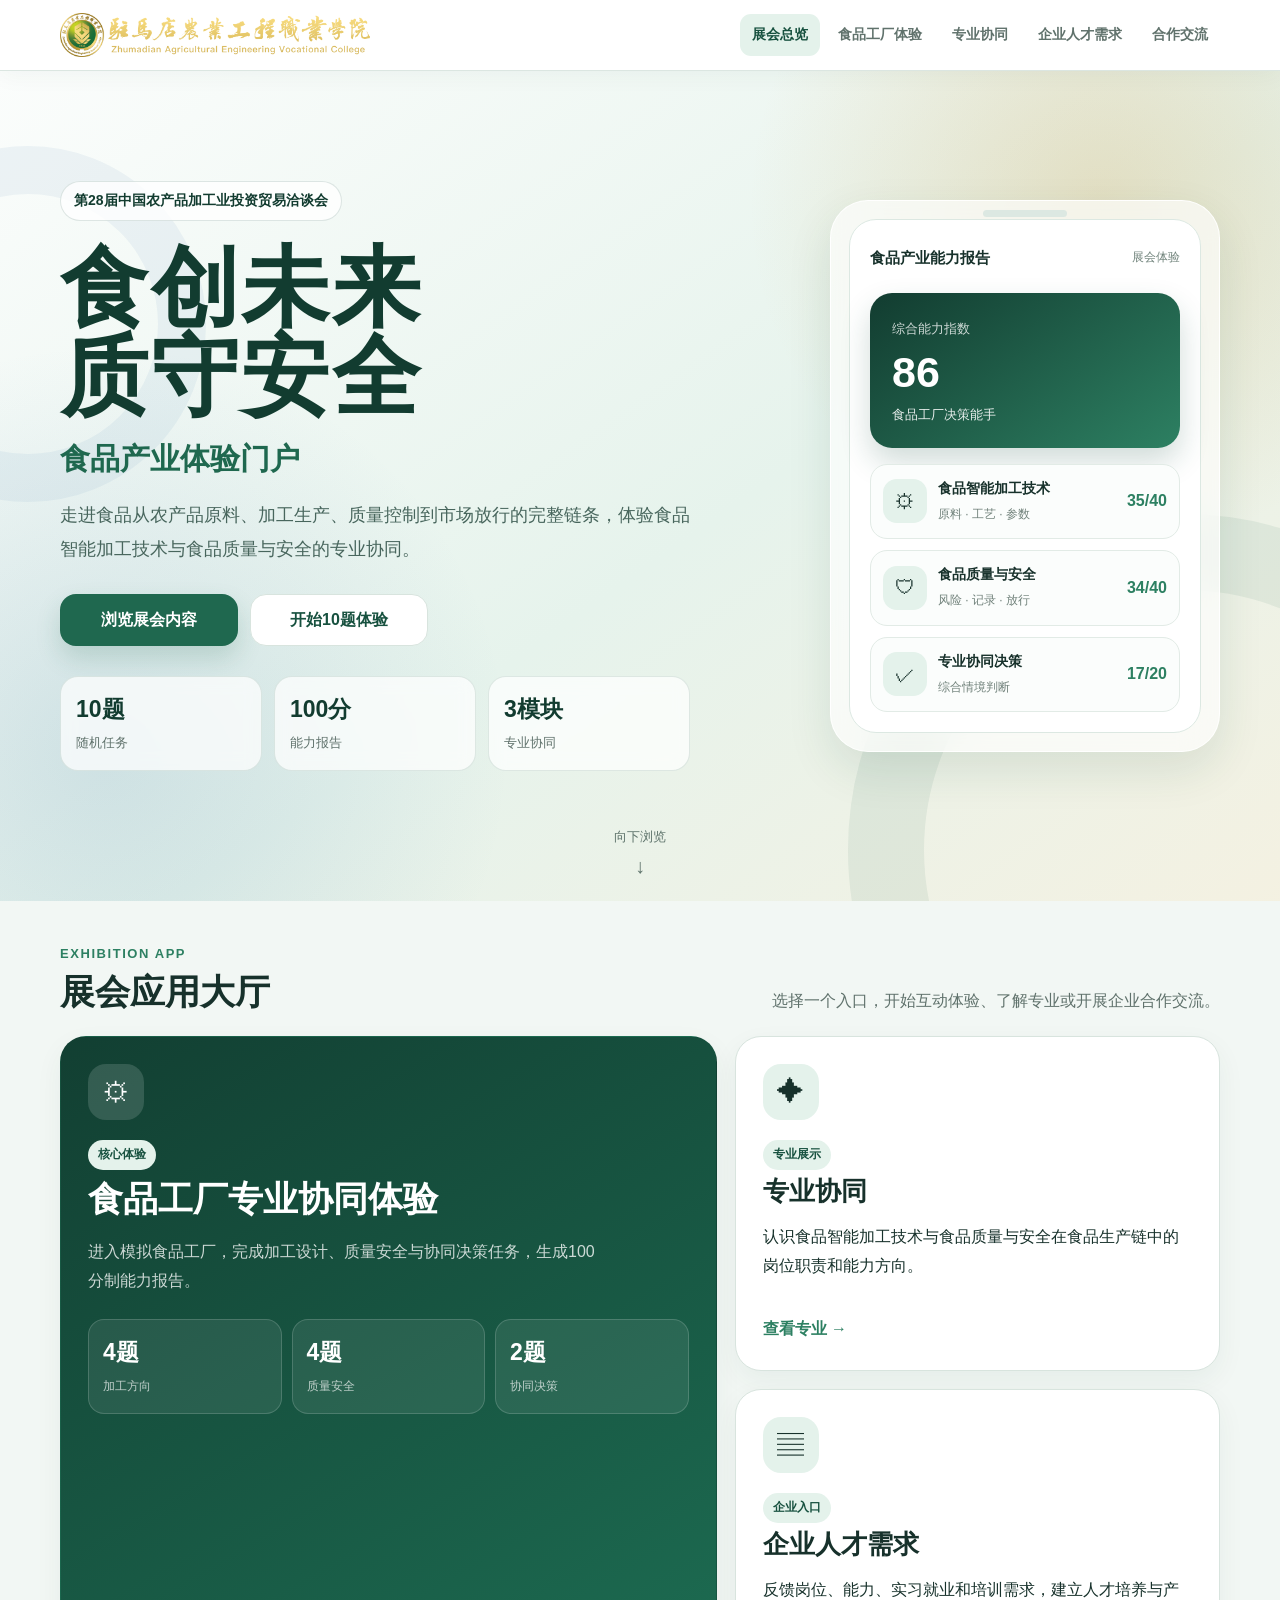
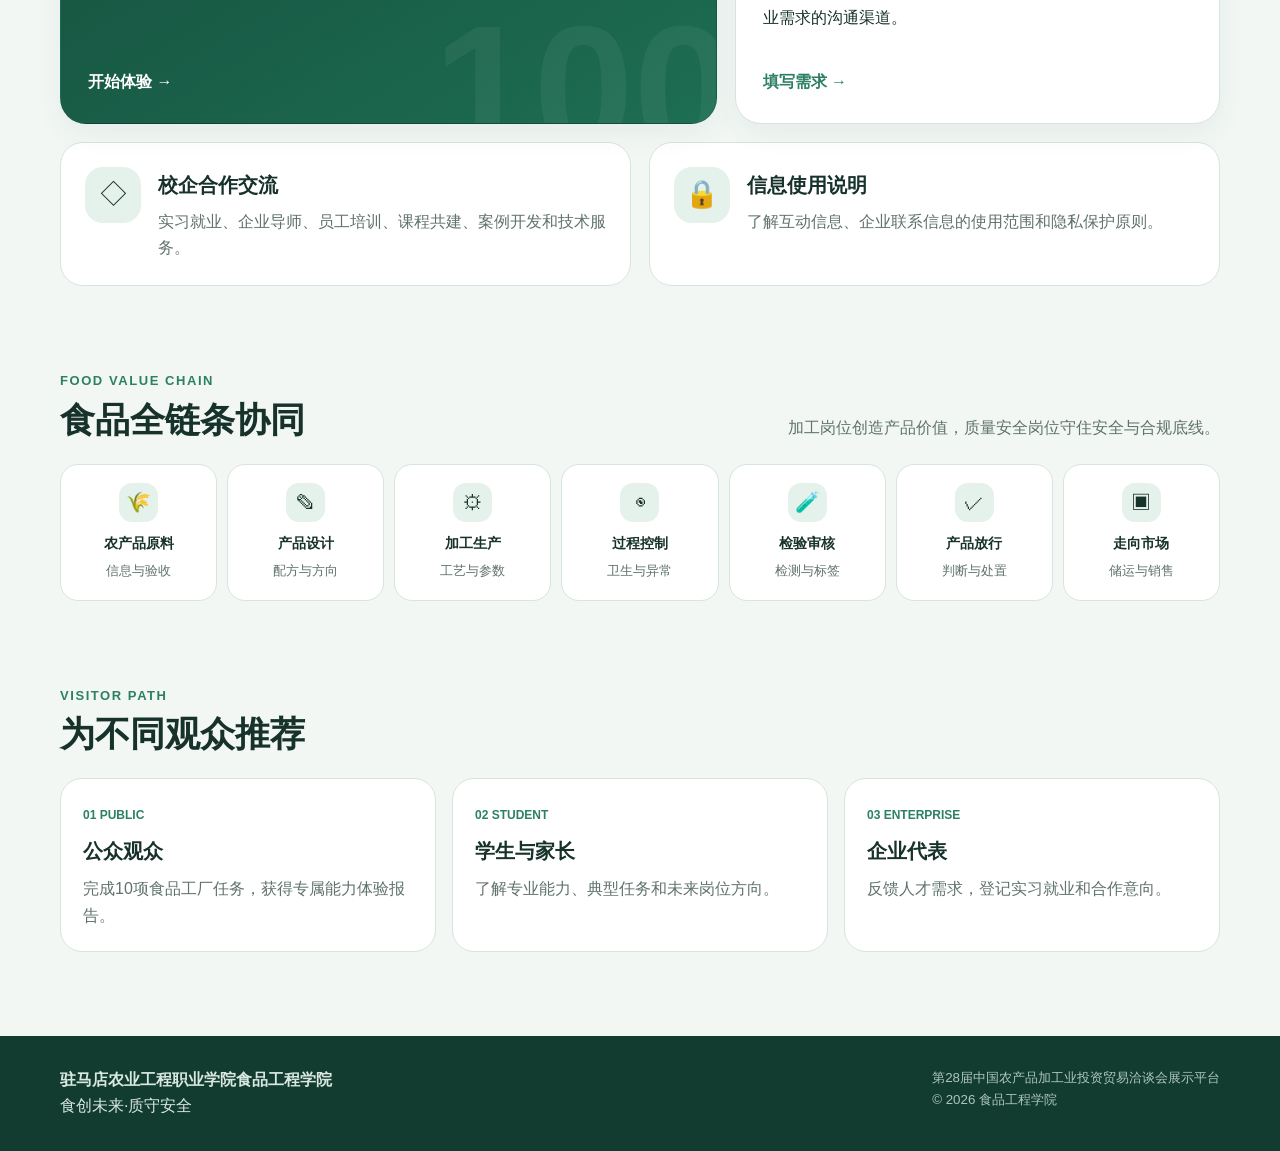
==== commit 44fb5a34: "Add files via upload" ====
--- a/index.html
+++ b/index.html
@@ -1,6 +1,6 @@
-<!doctype html><html lang="zh-CN"><head><meta charset="utf-8"><meta name="viewport" content="width=device-width,initial-scale=1"><meta name="theme-color" content="#17513f"><meta name="description" content="驻马店农业工程职业学院食品工程学院展会门户"><link rel="manifest" href="manifest.webmanifest"><link rel="stylesheet" href="assets/styles.css"><title>食品产业体验门户</title></head><body class="app-shell"><header class="site-header"><div class="container header-inner"><a class="brand" href="index.html" aria-label="返回首页"><img src="assets/school-logo.png" alt="驻马店农业工程职业学院"></a><button class="menu-btn" type="button" aria-label="打开导航">菜单</button><nav class="nav" aria-label="主导航"><a href="index.html">首页</a><a href="challenge.html">食品工厂体验</a><a href="majors.html">专业协同</a><a href="survey.html">企业人才需求</a><a href="cooperation.html">合作交流</a></nav></div></header>
+<!doctype html><html lang="zh-CN"><head><meta charset="utf-8"><meta name="viewport" content="width=device-width,initial-scale=1"><meta name="theme-color" content="#17513f"><meta name="description" content="驻马店农业工程职业学院食品工程学院展会门户"><link rel="manifest" href="manifest.webmanifest"><link rel="stylesheet" href="assets/styles.css"><title>食品产业体验门户</title></head><body class="app-shell"><header class="site-header"><div class="container header-inner"><a class="brand" href="index.html" aria-label="返回展会总览"><img src="assets/school-logo.png" alt="驻马店农业工程职业学院"></a><button class="menu-btn" type="button" aria-label="打开导航">菜单</button><nav class="nav" aria-label="主导航"><a href="index.html">展会总览</a><a href="challenge.html">食品工厂体验</a><a href="majors.html">专业协同</a><a href="survey.html">企业人才需求</a><a href="cooperation.html">合作交流</a></nav></div></header>
 <main>
-<section class="app-cover"><div class="container cover-inner"><div class="cover-copy"><span class="cover-event">第28届中国农产品加工业投资贸易洽谈会</span><h1 class="cover-title">食创未来<br>质守安全</h1><div class="cover-subtitle">食品产业体验门户</div><p class="cover-lead">走进食品从农产品原料、加工生产、质量控制到市场放行的完整链条，体验食品智能加工技术与食品质量与安全的专业协同。</p><div class="cover-actions"><a class="btn btn-primary" href="#appHall">进入展会门户</a><a class="btn btn-secondary" href="challenge.html">直接开始体验</a></div><div class="cover-stats"><div class="cover-stat"><strong>10题</strong><span>随机任务</span></div><div class="cover-stat"><strong>100分</strong><span>能力报告</span></div><div class="cover-stat"><strong>3模块</strong><span>专业协同</span></div></div></div><div class="cover-phone" aria-hidden="true"><div class="phone-screen"><div class="phone-head"><b>食品产业能力报告</b><span>展会体验</span></div><div class="phone-score"><small>综合能力指数</small><strong>86</strong><p>食品工厂决策能手</p></div><div class="phone-module-list"><div class="phone-module"><i>⚙</i><div><b>食品智能加工技术</b><small>原料 · 工艺 · 参数</small></div><em>35/40</em></div><div class="phone-module"><i>🛡</i><div><b>食品质量与安全</b><small>风险 · 记录 · 放行</small></div><em>34/40</em></div><div class="phone-module"><i>✓</i><div><b>专业协同决策</b><small>综合情境判断</small></div><em>17/20</em></div></div></div></div></div><a class="cover-scroll" href="#appHall">向下探索</a></section>
+<section class="app-cover"><div class="container cover-inner"><div class="cover-copy"><span class="cover-event">第28届中国农产品加工业投资贸易洽谈会</span><h1 class="cover-title">食创未来<br>质守安全</h1><div class="cover-subtitle">食品产业体验门户</div><p class="cover-lead">走进食品从农产品原料、加工生产、质量控制到市场放行的完整链条，体验食品智能加工技术与食品质量与安全的专业协同。</p><div class="cover-actions"><a class="btn btn-primary" href="#appHall">浏览展会内容</a><a class="btn btn-secondary" href="challenge.html">开始10题体验</a></div><div class="cover-stats"><div class="cover-stat"><strong>10题</strong><span>随机任务</span></div><div class="cover-stat"><strong>100分</strong><span>能力报告</span></div><div class="cover-stat"><strong>3模块</strong><span>专业协同</span></div></div></div><div class="cover-phone" aria-hidden="true"><div class="phone-screen"><div class="phone-head"><b>食品产业能力报告</b><span>展会体验</span></div><div class="phone-score"><small>综合能力指数</small><strong>86</strong><p>食品工厂决策能手</p></div><div class="phone-module-list"><div class="phone-module"><i>⚙</i><div><b>食品智能加工技术</b><small>原料 · 工艺 · 参数</small></div><em>35/40</em></div><div class="phone-module"><i>🛡</i><div><b>食品质量与安全</b><small>风险 · 记录 · 放行</small></div><em>34/40</em></div><div class="phone-module"><i>✓</i><div><b>专业协同决策</b><small>综合情境判断</small></div><em>17/20</em></div></div></div></div></div><a class="cover-scroll" href="#appHall">向下浏览</a></section>
 <section class="section" id="appHall"><div class="container"><div class="app-section-title"><div><div class="kicker">EXHIBITION APP</div><h2>展会应用大厅</h2></div><p>选择一个入口，开始互动体验、了解专业或开展企业合作交流。</p></div><div class="app-module-grid"><a class="app-module challenge" href="challenge.html"><div><div class="app-module-icon">⚙</div><span class="badge">核心体验</span><h3>食品工厂专业协同体验</h3><p>进入模拟食品工厂，完成加工设计、质量安全与协同决策任务，生成100分制能力报告。</p><div class="app-challenge-formula"><div><strong>4题</strong><span>加工方向</span></div><div><strong>4题</strong><span>质量安全</span></div><div><strong>2题</strong><span>协同决策</span></div></div></div><span class="app-module-arrow">开始体验 →</span></a><a class="app-module majors" href="majors.html"><div class="app-module-icon">✦</div><span class="badge">专业展示</span><h3>专业协同</h3><p>认识食品智能加工技术与食品质量与安全在食品生产链中的岗位职责和能力方向。</p><span class="app-module-arrow">查看专业 →</span></a><a class="app-module enterprise" href="survey.html"><div class="app-module-icon">▤</div><span class="badge">企业入口</span><h3>企业人才需求</h3><p>反馈岗位、能力、实习就业和培训需求，建立人才培养与产业需求的沟通渠道。</p><span class="app-module-arrow">填写需求 →</span></a></div><div class="app-service-grid"><a class="app-service-card" href="cooperation.html"><div class="app-module-icon">◇</div><div><h3>校企合作交流</h3><p>实习就业、企业导师、员工培训、课程共建、案例开发和技术服务。</p></div></a><a class="app-service-card" href="privacy.html"><div class="app-module-icon">🔒</div><div><h3>信息使用说明</h3><p>了解互动信息、企业联系信息的使用范围和隐私保护原则。</p></div></a></div></div></section>
 <section class="section"><div class="container"><div class="app-section-title"><div><div class="kicker">FOOD VALUE CHAIN</div><h2>食品全链条协同</h2></div><p>加工岗位创造产品价值，质量安全岗位守住安全与合规底线。</p></div><div class="app-route"><div class="app-route-step"><span>🌾</span><b>农产品原料</b><small>信息与验收</small></div><div class="app-route-step"><span>✎</span><b>产品设计</b><small>配方与方向</small></div><div class="app-route-step"><span>⚙</span><b>加工生产</b><small>工艺与参数</small></div><div class="app-route-step"><span>◉</span><b>过程控制</b><small>卫生与异常</small></div><div class="app-route-step"><span>🧪</span><b>检验审核</b><small>检测与标签</small></div><div class="app-route-step"><span>✓</span><b>产品放行</b><small>判断与处置</small></div><div class="app-route-step"><span>▣</span><b>走向市场</b><small>储运与销售</small></div></div></div></section>
 <section class="section"><div class="container"><div class="app-section-title"><div><div class="kicker">VISITOR PATH</div><h2>为不同观众推荐</h2></div></div><div class="visitor-paths"><a class="visitor-path" href="challenge.html"><span class="path-number">01 PUBLIC</span><h3>公众观众</h3><p>完成10项食品工厂任务，获得专属能力体验报告。</p></a><a class="visitor-path" href="majors.html"><span class="path-number">02 STUDENT</span><h3>学生与家长</h3><p>了解专业能力、典型任务和未来岗位方向。</p></a><a class="visitor-path" href="survey.html"><span class="path-number">03 ENTERPRISE</span><h3>企业代表</h3><p>反馈人才需求，登记实习就业和合作意向。</p></a></div></div></section>
